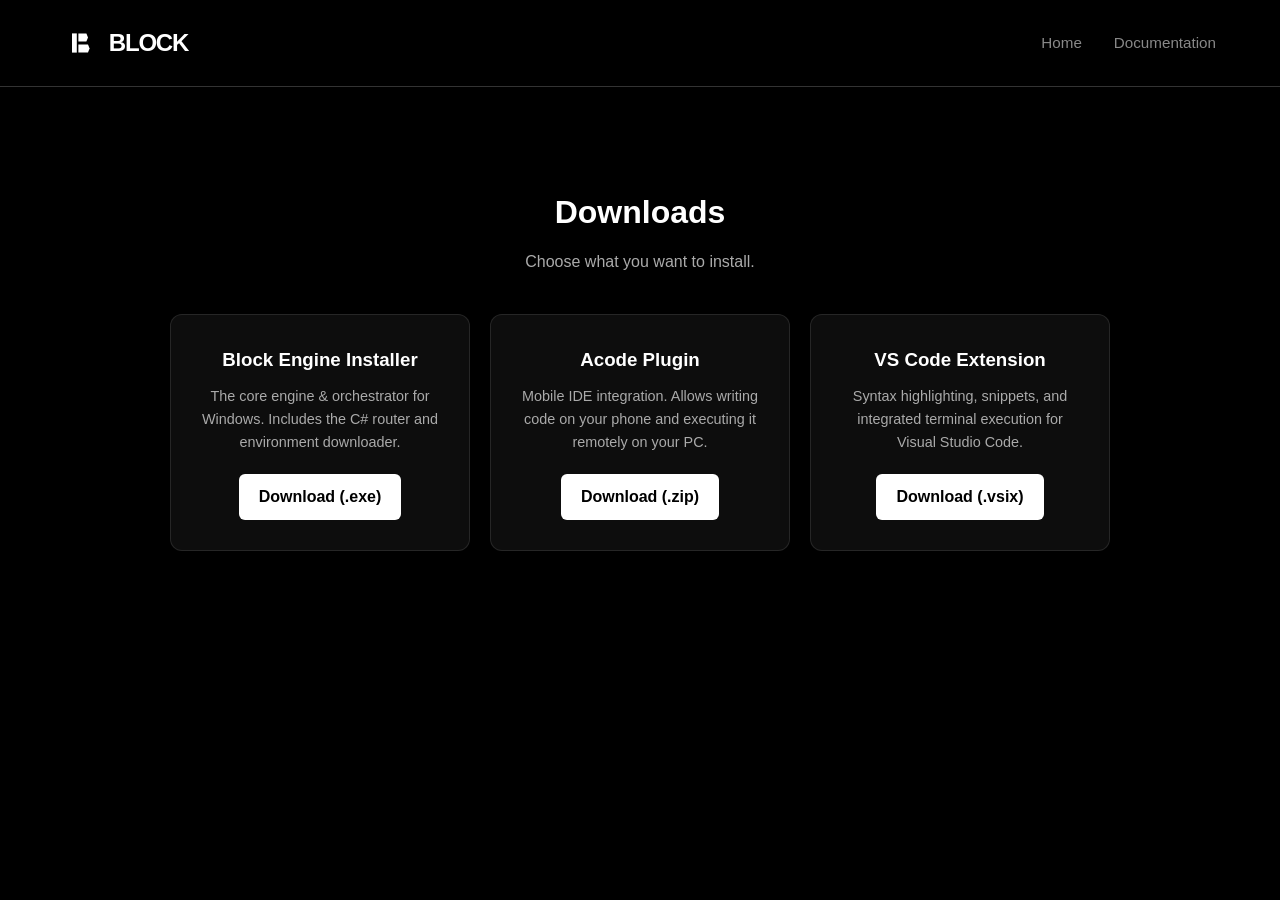
==== downloads.html @ 4ab28b30 "update 2.0 2.0" ====
<!DOCTYPE html>
<html lang="zh-TW">
<head>
    <meta charset="UTF-8">
    <meta name="viewport" content="width=device-width, initial-scale=1.0">
    <title>Downloads - Block Engine</title>
    <link rel="stylesheet" href="styles.css">
    <style>
        .dl-section { display: flex; gap: 20px; flex-wrap: wrap; justify-content: center; padding: 40px; }
        .dl-card { background: rgba(255,255,255,0.05); padding: 30px; border-radius: 12px; width: 300px; text-align: center; border: 1px solid rgba(255,255,255,0.1); }
        .dl-card h3 { color: #fff; margin-bottom: 10px; }
        .dl-card p { color: #aaa; margin-bottom: 20px; font-size: 0.9em; }
        .dl-card a { display: inline-block; padding: 10px 20px; background: #fff; color: #000; text-decoration: none; border-radius: 6px; font-weight: bold; transition: all 0.2s; }
        .dl-card a:hover { background: #ccc; }
    </style>
</head>
<body>
    <nav class="navbar">
        <a href="index.html" class="logo" style="text-decoration: none; color: inherit;">
            <svg viewBox="0 0 100 100" class="logo-img-small">
                <g fill="#ffffff">
                    <rect x="25" y="20" width="15" height="60" />
                    <polygon points="45,20 70,20 75,32.5 70,45 45,45" />
                    <polygon points="45,55 75,55 80,67.5 75,80 45,80" />
                </g>
            </svg>
            <span class="logo-text">BLOCK</span>
        </a>
        <div class="nav-links">
            <a href="index.html">Home</a>
            <a href="wiki.html">Documentation</a>
        </div>
    </nav>

    <main style="padding-top: 100px; text-align: center;">
        <h1 style="color: #fff; margin-bottom: 10px;">Downloads</h1>
        <p style="color: #aaa;">Choose what you want to install.</p>

        <div class="dl-section">
            <div class="dl-card">
                <h3>Block Engine Installer</h3>
                <p>The core engine & orchestrator for Windows. Includes the C# router and environment downloader.</p>
                <a href="BlockSetup.exe" download>Download (.exe)</a>
            </div>
            <div class="dl-card">
                <h3>Acode Plugin</h3>
                <p>Mobile IDE integration. Allows writing code on your phone and executing it remotely on your PC.</p>
                <a href="acode-plugin-block.zip" download>Download (.zip)</a>
            </div>
            <div class="dl-card">
                <h3>VS Code Extension</h3>
                <p>Syntax highlighting, snippets, and integrated terminal execution for Visual Studio Code.</p>
                <a href="block-lang-extension-1.0.0.vsix" download>Download (.vsix)</a>
            </div>
        </div>
    </main>
</body>
</html>
---- styles.css ----
/* ==========================================================================
   Pure Monochrome Dark Theme for Block Engine - GEOMETRIC EDITION
   ========================================================================== */

:root {
    --bg-color: #000000;
    --text-primary: #ffffff;
    --text-secondary: #888888;
    --border-color: #333333;
    --card-bg: rgba(17, 17, 17, 1);
    --accent: #ffffff; 
    --font-sans: 'Outfit', -apple-system, BlinkMacSystemFont, "Segoe UI", Roboto, "Helvetica Neue", Arial, sans-serif;
    --font-mono: 'Space Mono', SFMono-Regular, Menlo, Monaco, Consolas, monospace;
}

* {
    margin: 0;
    padding: 0;
    box-sizing: border-box;
    cursor: none !important;
}

/* Custom Geometric Cursor */
#custom-cursor {
    position: fixed;
    top: 0;
    left: 0;
    width: 32px;
    height: 32px;
    background-image: url("data:image/svg+xml,%3Csvg width='32' height='32' viewBox='0 0 32 32' xmlns='http://www.w3.org/2000/svg'%3E%3Cpath d='M2 2v20l6-6 3 7 5-2-3-7h8z' fill='white' stroke='black' stroke-width='2' stroke-linejoin='miter'/%3E%3C/svg%3E");
    background-size: contain;
    background-repeat: no-repeat;
    margin-top: -2px;
    margin-left: -2px;
    pointer-events: none;
    z-index: 9999;
    mix-blend-mode: difference;
}


html {
    scroll-behavior: smooth;
}

body {
    background-color: var(--bg-color);
    color: var(--text-primary);
    font-family: var(--font-sans);
    line-height: 1.6;
    overflow-x: hidden;
    position: relative;
}

#bg-canvas {
    position: fixed;
    top: 0;
    left: 0;
    width: 100%;
    height: 100%;
    z-index: -2;
    pointer-events: none;
}

#scroll-line-container {
    position: absolute;
    top: 0;
    left: 50%;
    transform: translateX(-50%);
    width: 2px;
    height: 100%;
    z-index: -1;
    opacity: 0.3;
}

#scroll-line {
    position: sticky;
    top: 0;
    width: 100%;
    height: 0%;
    background: var(--text-primary);
    box-shadow: 0 0 15px 2px rgba(255, 255, 255, 0.3);
    transition: height 0.1s ease-out;
}

/* Navbar */
.navbar {
    display: flex;
    justify-content: space-between;
    align-items: center;
    padding: 1.5rem 4rem;
    position: sticky;
    top: 0;
    background: rgba(0, 0, 0, 0.8);
    backdrop-filter: blur(12px);
    border-bottom: 1px solid var(--border-color);
    z-index: 1000;
}

.logo {
    display: flex;
    align-items: center;
    gap: 0.8rem;
    font-size: 1.5rem;
    font-weight: 800;
    letter-spacing: -0.05em;
}

.logo-img-small {
    height: 32px;
    width: 32px;
}

.nav-links {
    display: flex;
    gap: 2rem;
    align-items: center;
}

.nav-links a {
    color: var(--text-secondary);
    text-decoration: none;
    font-size: 0.95rem;
    transition: color 0.2s;
}

.nav-links a:hover {
    color: var(--text-primary);
}

.btn-glow {
    background: var(--text-primary);
    color: var(--bg-color) !important;
    padding: 0.5rem 1.2rem;
    border-radius: 4px; /* Harder corners for geometric feel */
    font-weight: 600;
    transition: transform 0.2s, box-shadow 0.2s;
}

.btn-glow:hover {
    transform: scale(1.05);
    box-shadow: 0 0 15px rgba(255, 255, 255, 0.4);
}

/* Hero Section */
.hero {
    min-height: 100vh;
    display: flex;
    flex-direction: column;
    justify-content: center;
    align-items: center;
    text-align: center;
    padding: 2rem;
    position: relative;
}

/* SVG Animation */
.hero-logo-container {
    margin-bottom: 2rem;
}

.logo-paths {
    stroke-dasharray: 400;
    stroke-dashoffset: 400;
    animation: draw 2s ease-in-out forwards, fillIn 1s 1.5s ease-in forwards, pulseGlow 3s 2.5s infinite alternate;
}

@keyframes draw {
    to { stroke-dashoffset: 0; }
}
@keyframes fillIn {
    to { fill: #ffffff; stroke: transparent; }
}
@keyframes pulseGlow {
    from { filter: drop-shadow(0 0 10px rgba(255, 255, 255, 0.2)); }
    to { filter: drop-shadow(0 0 30px rgba(255, 255, 255, 0.6)); transform: scale(1.02); }
}

.hero h1 {
    font-size: 5rem;
    font-weight: 900;
    letter-spacing: -0.05em;
    line-height: 1.1;
    margin-bottom: 1.5rem;
    color: #ffffff;
    max-width: 900px;
    min-height: 120px;
}

.hero p {
    font-size: 1.25rem;
    color: var(--text-secondary);
    max-width: 600px;
    margin-bottom: 3rem;
    min-height: 60px;
}

.cta-group {
    display: flex;
    gap: 1rem;
}

.btn-primary, .btn-secondary {
    padding: 0.8rem 2rem;
    border-radius: 4px;
    font-size: 1rem;
    font-weight: 600;
    text-decoration: none;
    transition: all 0.2s;
    z-index: 2;
    text-transform: uppercase;
    letter-spacing: 2px;
}

.btn-primary {
    background: var(--text-primary);
    color: var(--bg-color);
}

.btn-primary:hover {
    background: #cccccc;
    transform: translateY(-2px);
    box-shadow: 0 10px 20px rgba(255,255,255,0.2);
}

.btn-secondary {
    background: transparent;
    color: var(--text-primary);
    border: 2px solid var(--border-color);
}

.btn-secondary:hover {
    background: rgba(255, 255, 255, 0.1);
    border-color: #ffffff;
}

/* Section Setup */
.section-padding {
    padding: 8rem 4rem;
    max-width: 1200px;
    margin: 0 auto;
    position: relative;
}

.section-title {
    text-align: center;
    font-size: 3rem;
    font-weight: 800;
    letter-spacing: -0.03em;
    margin-bottom: 1rem;
    color: #ffffff;
    text-transform: uppercase;
}

.section-desc {
    text-align: center;
    color: var(--text-secondary);
    max-width: 700px;
    margin: 0 auto 4rem auto;
    font-size: 1.1rem;
}

/* Bento Grid Features */
.bento-grid {
    display: grid;
    grid-template-columns: repeat(3, 1fr);
    grid-auto-rows: minmax(250px, auto);
    gap: 1.5rem;
}

.bento-card {
    background: var(--card-bg);
    border: 2px solid var(--border-color);
    border-radius: 4px;
    padding: 2.5rem;
    position: relative;
    overflow: hidden;
    transition: transform 0.1s ease-out, border-color 0.3s;
    transform-style: preserve-3d;
    will-change: transform;
}

.bento-card:hover {
    border-color: #ffffff;
}

.bento-card::before {
    content: '';
    position: absolute;
    top: 0;
    left: 0;
    right: 0;
    bottom: 0;
    background: radial-gradient(circle at var(--mouse-x, 0) var(--mouse-y, 0), rgba(255,255,255,0.15), transparent 50%);
    opacity: 0;
    transition: opacity 0.3s;
    pointer-events: none;
    z-index: 0;
}

.bento-card:hover::before {
    opacity: 1;
}

.bento-card > * {
    transform: translateZ(20px);
    position: relative;
    z-index: 1;
}

.bento-icon {
    margin-bottom: 1.5rem;
}

.bento-card h3 {
    font-size: 1.5rem;
    margin-bottom: 1rem;
    font-weight: 700;
    text-transform: uppercase;
    letter-spacing: 1px;
}

.bento-card p {
    color: var(--text-secondary);
    line-height: 1.7;
}

/* Code / Terminal Simulator */
.code-window, .terminal-window {
    width: 100%;
    max-width: 900px;
    margin: 0 auto;
    background: #000000;
    border: 2px solid var(--border-color);
    border-radius: 4px;
    overflow: hidden;
    box-shadow: 0 20px 40px rgba(255,255,255,0.05);
}

.editor-header {
    display: flex;
    gap: 8px;
    padding: 1rem;
    border-bottom: 2px solid var(--border-color);
    background: #0a0a0a;
    align-items: center;
}

.window-title {
    margin-left: auto;
    margin-right: auto;
    font-size: 0.85rem;
    color: #ffffff;
    font-family: var(--font-mono);
    letter-spacing: 2px;
    text-transform: uppercase;
}

/* Monochrome Window Dots */
.dot {
    width: 12px;
    height: 12px;
    border-radius: 0; /* Square dots for geometric style! */
    background: #ffffff;
}

.dot:nth-child(1) { opacity: 0.2; }
.dot:nth-child(2) { opacity: 0.5; }
.dot:nth-child(3) { opacity: 1.0; }

.editor-content, .terminal-body {
    padding: 1.5rem;
    font-family: var(--font-mono);
    font-size: 0.95rem;
    color: #ffffff;
    text-align: left;
    line-height: 1.6;
}

/* Pure Monochrome Syntax Highlighting */
.indent { padding-left: 2rem; }
.keyword { font-weight: bold; color: #ffffff; text-decoration: underline; }
.string { color: #cccccc; font-style: italic; }
.func { font-weight: bold; color: #ffffff; }
.comment { color: #666666; }
.number { color: #dddddd; }

/* Terminal Specifics */
.terminal-body {
    min-height: 250px;
}
.term-line {
    margin-bottom: 0.5rem;
}
/* Monochrome Terminal Outputs */
.prompt { color: #ffffff; font-weight: bold; margin-right: 0.5rem; }
.success { color: #ffffff; font-weight: bold; border-left: 3px solid #fff; padding-left: 10px; }
.warning { color: #aaaaaa; border-left: 3px solid #aaa; padding-left: 10px; }
.info { color: #777777; border-left: 3px solid #777; padding-left: 10px; }
.timestamp { color: #555555; font-size: 0.85rem; margin-right: 0.5rem; }

/* FAQ Accordion */
.faq-container {
    max-width: 800px;
    margin: 0 auto;
}

.faq-item {
    border-bottom: 2px solid var(--border-color);
    margin-bottom: 1rem;
}

.faq-question {
    width: 100%;
    background: transparent;
    border: none;
    color: var(--text-primary);
    font-size: 1.25rem;
    font-weight: 700;
    font-family: var(--font-sans);
    padding: 1.5rem 0;
    text-align: left;
    display: flex;
    justify-content: space-between;
    cursor: pointer;
    outline: none;
    text-transform: uppercase;
    letter-spacing: 1px;
}

.faq-answer {
    max-height: 0;
    overflow: hidden;
    transition: max-height 0.4s ease-out;
}

.faq-answer p {
    padding-bottom: 1.5rem;
    color: var(--text-secondary);
    line-height: 1.7;
}

.faq-question.active .icon {
    transform: rotate(45deg);
    transition: transform 0.3s;
}

.icon {
    transition: transform 0.3s;
}

/* Marquee */
.marquee-section {
    padding: 4rem 0;
    border-top: 2px solid var(--border-color);
    border-bottom: 2px solid var(--border-color);
    overflow: hidden;
    background: #050505;
    display: flex;
    flex-direction: column;
    gap: 1.5rem;
}

.marquee {
    display: flex;
    width: 200%;
}

.marquee-left { animation: scrollLeft 30s linear infinite; }
.marquee-right { animation: scrollRight 30s linear infinite; }

.marquee-content {
    display: flex;
    justify-content: space-around;
    width: 50%;
    align-items: center;
}

.marquee span {
    font-size: 2.5rem;
    font-weight: 900;
    color: #333333;
    letter-spacing: 4px;
    transition: color 0.3s;
    text-transform: uppercase;
}

.marquee span:hover {
    color: #ffffff;
}

@keyframes scrollLeft {
    0% { transform: translateX(0); }
    100% { transform: translateX(-50%); }
}
@keyframes scrollRight {
    0% { transform: translateX(-50%); }
    100% { transform: translateX(0); }
}

/* Footer */
footer {
    text-align: center;
    padding: 4rem 2rem;
    color: var(--text-secondary);
    background: #000;
}

.footer-logo {
    margin-bottom: 1rem;
}

/* Reveal Animations */
.reveal {
    opacity: 0;
    transform: translateY(40px);
    transition: opacity 1s cubic-bezier(0.16, 1, 0.3, 1), transform 1s cubic-bezier(0.16, 1, 0.3, 1);
}

.reveal.visible {
    opacity: 1;
    transform: translateY(0);
}

/* ==========================================================================
   Wiki Pages Documentation Layout
   ========================================================================== */

.wiki-layout {
    display: flex;
    max-width: 1200px;
    margin: 40px auto;
    gap: 3rem;
    padding: 0 2rem;
    position: relative;
    z-index: 1;
    min-height: calc(100vh - 200px);
}

.wiki-sidebar {
    width: 250px;
    flex-shrink: 0;
    position: sticky;
    top: 100px;
    align-self: flex-start;
    border-right: 1px solid var(--border-color);
    padding-right: 2rem;
}

.wiki-sidebar h4 {
    color: var(--text-secondary);
    text-transform: uppercase;
    font-size: 0.85rem;
    letter-spacing: 2px;
    margin-bottom: 1.5rem;
}

.wiki-sidebar ul {
    list-style: none;
    display: flex;
    flex-direction: column;
    gap: 1rem;
}

.wiki-sidebar a {
    text-decoration: none;
    color: var(--text-secondary);
    font-weight: 600;
    font-size: 1rem;
    transition: color 0.2s;
    display: block;
    padding-left: 10px;
    border-left: 2px solid transparent;
}

.wiki-sidebar a:hover {
    color: var(--text-primary);
}

.wiki-sidebar a.active {
    color: #ffffff;
    border-left-color: #ffffff;
}

.wiki-content {
    flex-grow: 1;
    background: var(--card-bg);
    border: 1px solid var(--border-color);
    border-radius: 4px;
    padding: 3rem 4rem;
    backdrop-filter: blur(10px);
}

.wiki-content h1 {
    color: #ffffff;
    margin-bottom: 2rem;
    font-size: 3rem;
    font-weight: 900;
    letter-spacing: -1px;
    text-transform: uppercase;
    border-bottom: 2px solid var(--border-color);
    padding-bottom: 1rem;
}

.wiki-content h2 {
    color: #ffffff;
    margin: 3rem 0 1.5rem;
    font-weight: 700;
    font-size: 2rem;
    letter-spacing: -0.5px;
}

.wiki-content h3 {
    color: #cccccc;
    margin: 2rem 0 1rem;
    font-weight: 600;
}

.wiki-content p, .wiki-content ul {
    margin-bottom: 1.5rem;
    color: var(--text-secondary);
    line-height: 1.8;
    font-size: 1.1rem;
}

.wiki-content li {
    margin-bottom: 0.8rem;
    margin-left: 1.5rem;
}

.wiki-content pre {
    background: #000000;
    padding: 1.5rem;
    border-radius: 4px;
    border: 1px solid var(--border-color);
    overflow-x: auto;
    margin: 2rem 0;
    font-family: var(--font-mono);
    color: #ffffff;
}

.wiki-content code {
    font-family: var(--font-mono);
    background: rgba(255,255,255,0.1);
    padding: 0.2rem 0.4rem;
    border-radius: 4px;
    color: #ffffff;
}

.wiki-nav-buttons {
    display: flex;
    justify-content: space-between;
    margin-top: 4rem;
    padding-top: 2rem;
    border-top: 1px solid var(--border-color);
}

.wiki-nav-buttons a {
    text-decoration: none;
    color: var(--text-primary);
    font-weight: 600;
    border: 1px solid var(--border-color);
    padding: 0.8rem 1.5rem;
    border-radius: 4px;
    transition: background 0.2s;
}

.wiki-nav-buttons a:hover {
    background: rgba(255,255,255,0.1);
}
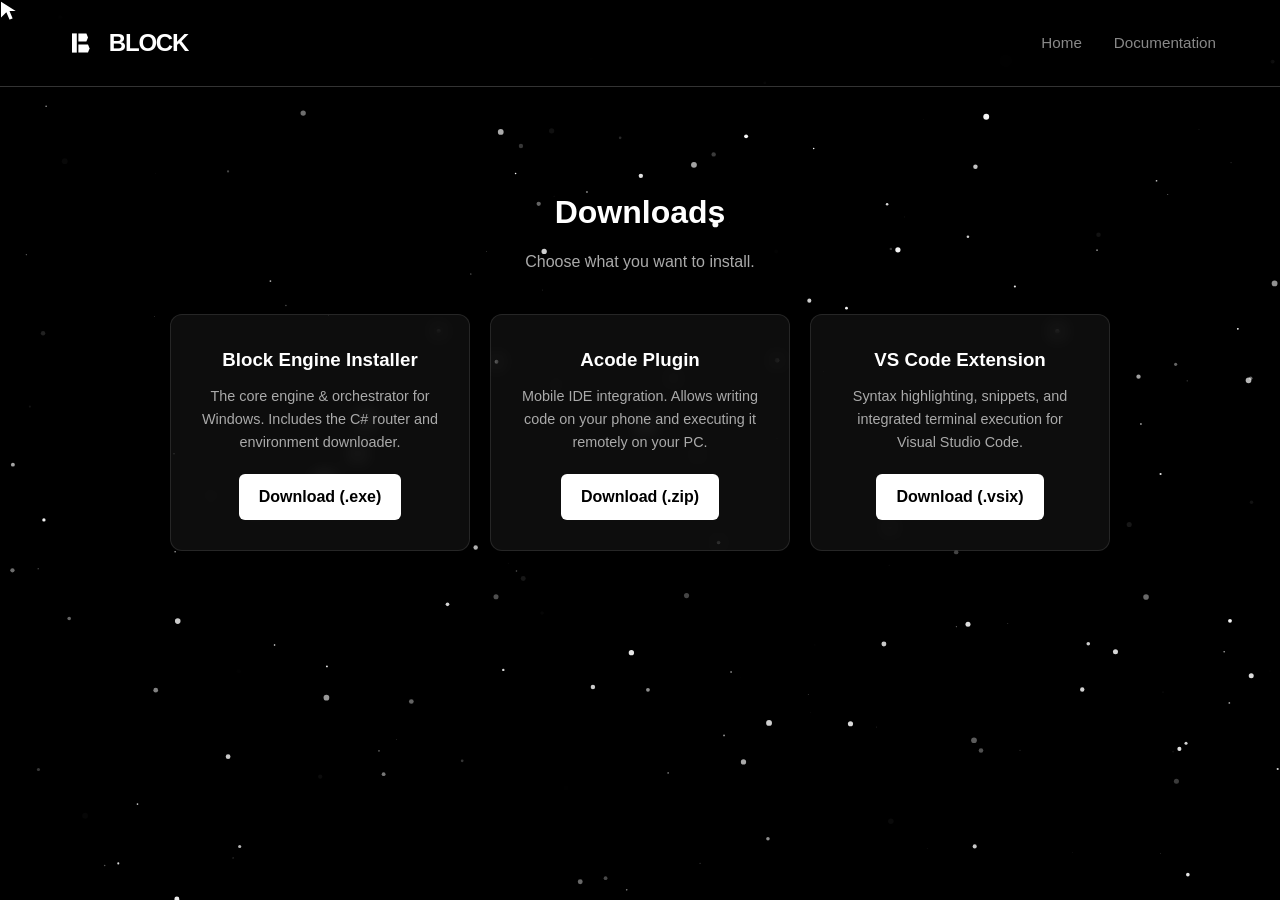
==== commit 27fe4d24: "update 2.1.0 v2.1.0" ====
--- a/downloads.html
+++ b/downloads.html
@@ -6,15 +6,18 @@
     <title>Downloads - Block Engine</title>
     <link rel="stylesheet" href="styles.css">
     <style>
-        .dl-section { display: flex; gap: 20px; flex-wrap: wrap; justify-content: center; padding: 40px; }
-        .dl-card { background: rgba(255,255,255,0.05); padding: 30px; border-radius: 12px; width: 300px; text-align: center; border: 1px solid rgba(255,255,255,0.1); }
+        .dl-section { display: flex; gap: 20px; flex-wrap: wrap; justify-content: center; padding: 40px; position: relative; z-index: 10; }
+        .dl-card { background: rgba(255,255,255,0.05); padding: 30px; border-radius: 12px; width: 300px; text-align: center; border: 1px solid rgba(255,255,255,0.1); backdrop-filter: blur(10px); }
         .dl-card h3 { color: #fff; margin-bottom: 10px; }
         .dl-card p { color: #aaa; margin-bottom: 20px; font-size: 0.9em; }
-        .dl-card a { display: inline-block; padding: 10px 20px; background: #fff; color: #000; text-decoration: none; border-radius: 6px; font-weight: bold; transition: all 0.2s; }
+        .dl-card a { display: inline-block; padding: 10px 20px; background: #fff; color: #000; text-decoration: none; border-radius: 6px; font-weight: bold; transition: all 0.2s; position: relative; z-index: 11; }
         .dl-card a:hover { background: #ccc; }
     </style>
 </head>
 <body>
+    <!-- 3D Canvas Background -->
+    <canvas id="bg-canvas"></canvas>
+    
     <nav class="navbar">
         <a href="index.html" class="logo" style="text-decoration: none; color: inherit;">
             <svg viewBox="0 0 100 100" class="logo-img-small">
@@ -54,5 +57,7 @@
             </div>
         </div>
     </main>
+    
+    <script src="script.js"></script>
 </body>
 </html>
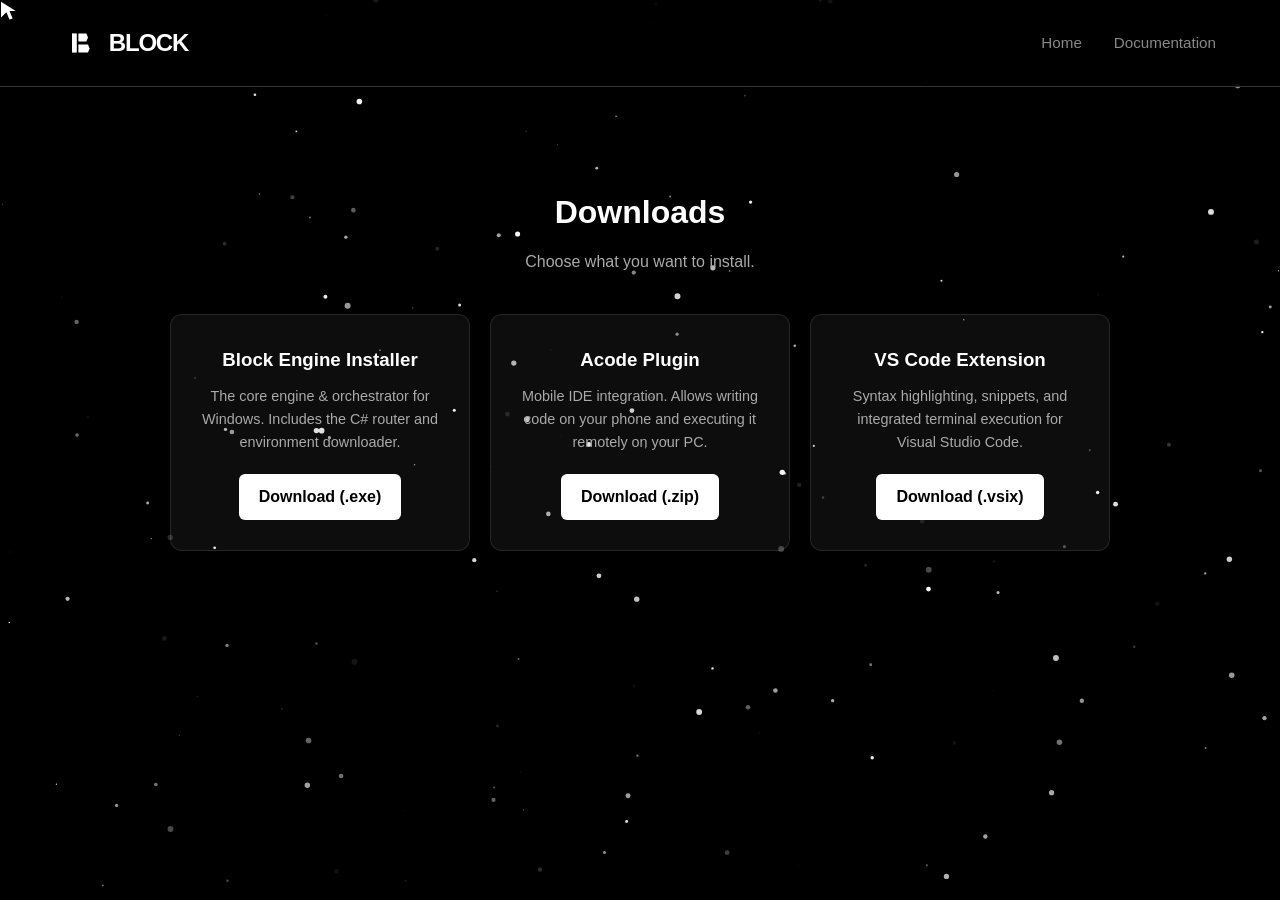
==== commit 020013d0: "update 2.1.1 v2.1.1" ====
--- a/downloads.html
+++ b/downloads.html
@@ -6,11 +6,11 @@
     <title>Downloads - Block Engine</title>
     <link rel="stylesheet" href="styles.css">
     <style>
-        .dl-section { display: flex; gap: 20px; flex-wrap: wrap; justify-content: center; padding: 40px; position: relative; z-index: 10; }
-        .dl-card { background: rgba(255,255,255,0.05); padding: 30px; border-radius: 12px; width: 300px; text-align: center; border: 1px solid rgba(255,255,255,0.1); backdrop-filter: blur(10px); }
+        .dl-section { display: flex; gap: 20px; flex-wrap: wrap; justify-content: center; padding: 40px; }
+        .dl-card { background: rgba(255,255,255,0.05); padding: 30px; border-radius: 12px; width: 300px; text-align: center; border: 1px solid rgba(255,255,255,0.1); }
         .dl-card h3 { color: #fff; margin-bottom: 10px; }
         .dl-card p { color: #aaa; margin-bottom: 20px; font-size: 0.9em; }
-        .dl-card a { display: inline-block; padding: 10px 20px; background: #fff; color: #000; text-decoration: none; border-radius: 6px; font-weight: bold; transition: all 0.2s; position: relative; z-index: 11; }
+        .dl-card a { display: inline-block; padding: 10px 20px; background: #fff; color: #000; text-decoration: none; border-radius: 6px; font-weight: bold; transition: all 0.2s; }
         .dl-card a:hover { background: #ccc; }
     </style>
 </head>
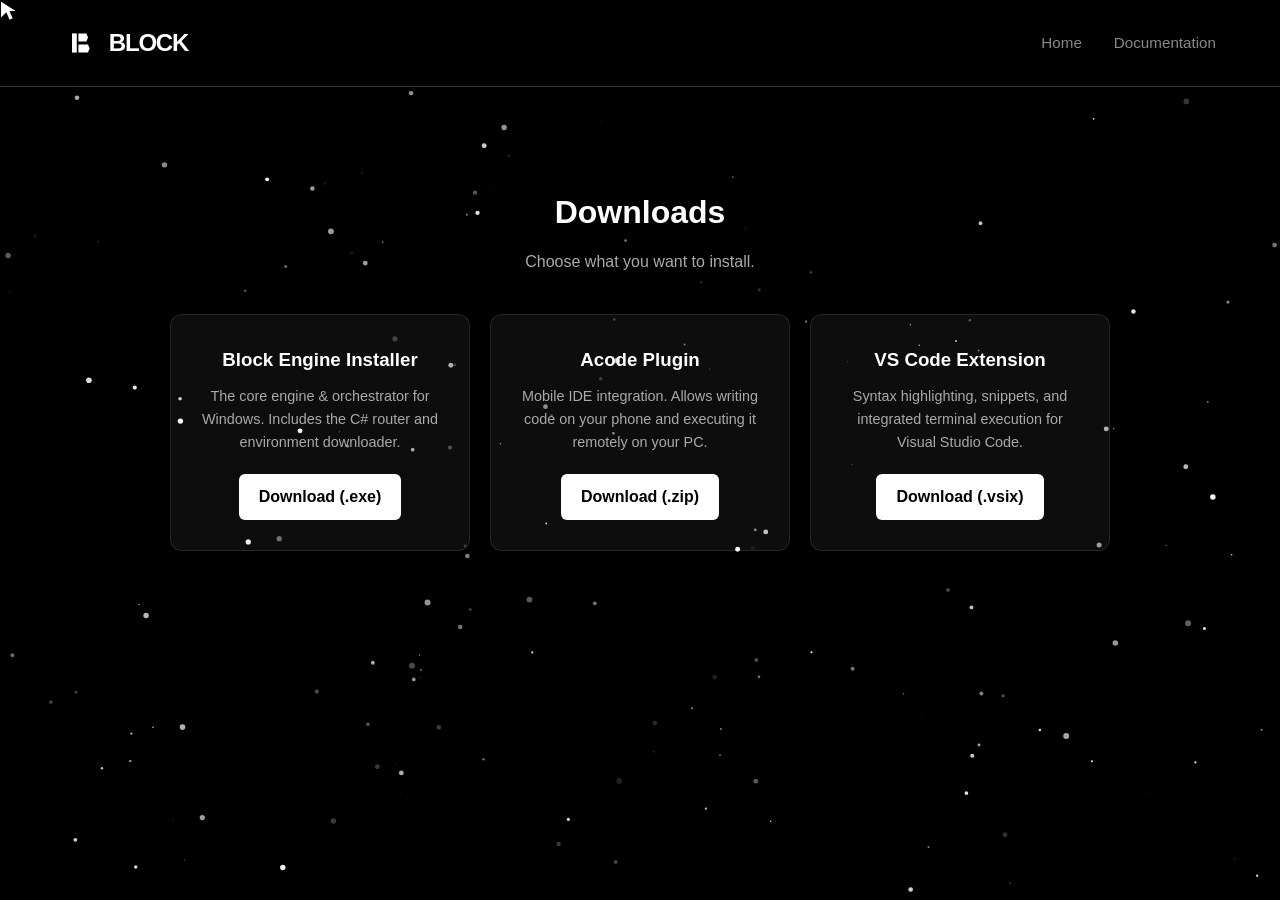
==== commit c7888d39: "ver2.2.5 v2.2.5" ====
--- a/downloads.html
+++ b/downloads.html
@@ -53,7 +53,7 @@
             <div class="dl-card">
                 <h3>VS Code Extension</h3>
                 <p>Syntax highlighting, snippets, and integrated terminal execution for Visual Studio Code.</p>
-                <a href="block-lang-extension-1.0.0.vsix" download>Download (.vsix)</a>
+                <a href="block-language-1.0.0.vsix" download>Download (.vsix)</a>
             </div>
         </div>
     </main>
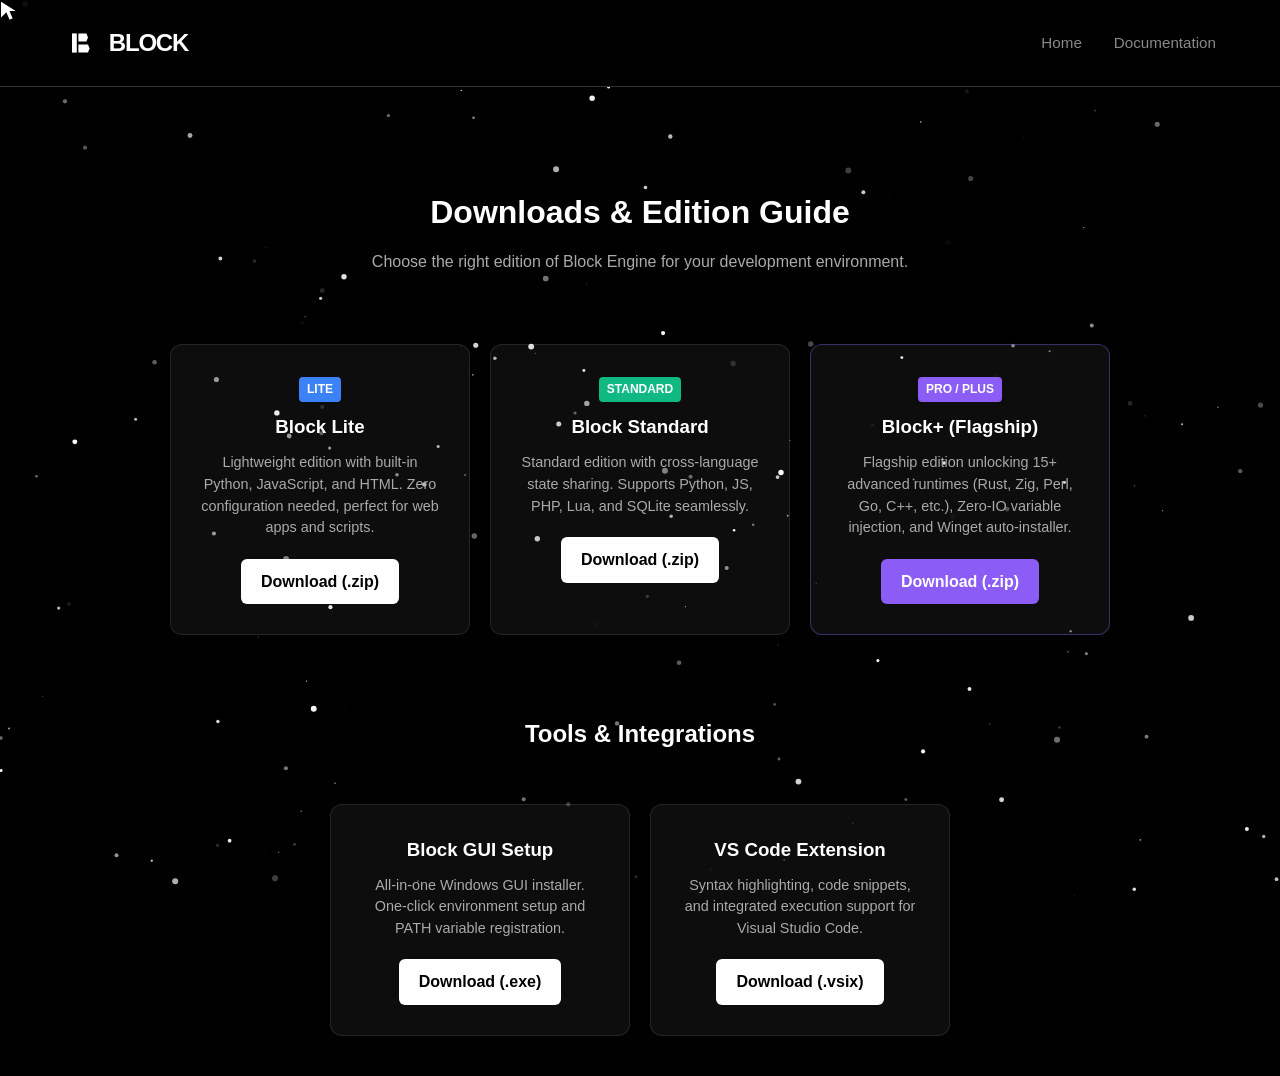
==== commit 57140da3: "UPdate ver2.2.9 v2.2.9" ====
--- a/downloads.html
+++ b/downloads.html
@@ -1,5 +1,5 @@
 <!DOCTYPE html>
-<html lang="zh-TW">
+<html lang="en">
 <head>
     <meta charset="UTF-8">
     <meta name="viewport" content="width=device-width, initial-scale=1.0">
@@ -9,9 +9,13 @@
         .dl-section { display: flex; gap: 20px; flex-wrap: wrap; justify-content: center; padding: 40px; }
         .dl-card { background: rgba(255,255,255,0.05); padding: 30px; border-radius: 12px; width: 300px; text-align: center; border: 1px solid rgba(255,255,255,0.1); }
         .dl-card h3 { color: #fff; margin-bottom: 10px; }
-        .dl-card p { color: #aaa; margin-bottom: 20px; font-size: 0.9em; }
+        .dl-card p { color: #aaa; margin-bottom: 20px; font-size: 0.9em; line-height: 1.5; }
         .dl-card a { display: inline-block; padding: 10px 20px; background: #fff; color: #000; text-decoration: none; border-radius: 6px; font-weight: bold; transition: all 0.2s; }
         .dl-card a:hover { background: #ccc; }
+        .badge-tag { display: inline-block; padding: 3px 8px; border-radius: 4px; font-size: 0.75em; font-weight: bold; margin-bottom: 10px; }
+        .tag-lite { background: #3b82f6; color: white; }
+        .tag-std { background: #10b981; color: white; }
+        .tag-plus { background: #8b5cf6; color: white; }
     </style>
 </head>
 <body>
@@ -36,23 +40,45 @@
     </nav>
 
     <main style="padding-top: 100px; text-align: center;">
-        <h1 style="color: #fff; margin-bottom: 10px;">Downloads</h1>
-        <p style="color: #aaa;">Choose what you want to install.</p>
+        <h1 style="color: #fff; margin-bottom: 10px;">Downloads & Edition Guide</h1>
+        <p style="color: #aaa; max-width: 600px; margin: 0 auto 30px auto;">Choose the right edition of Block Engine for your development environment.</p>
 
         <div class="dl-section">
+            <!-- Block Lite -->
             <div class="dl-card">
-                <h3>Block Engine Installer</h3>
-                <p>The core engine & orchestrator for Windows. Includes the C# router and environment downloader.</p>
+                <span class="badge-tag tag-lite">LITE</span>
+                <h3>Block Lite</h3>
+                <p>Lightweight edition with built-in Python, JavaScript, and HTML. Zero configuration needed, perfect for web apps and scripts.</p>
+                <a href="block-lite.zip" download>Download (.zip)</a>
+            </div>
+
+            <!-- Block Standard -->
+            <div class="dl-card">
+                <span class="badge-tag tag-std">STANDARD</span>
+                <h3>Block Standard</h3>
+                <p>Standard edition with cross-language state sharing. Supports Python, JS, PHP, Lua, and SQLite seamlessly.</p>
+                <a href="block.zip" download>Download (.zip)</a>
+            </div>
+
+            <!-- Block+ -->
+            <div class="dl-card" style="border-color: rgba(139,92,246,0.4);">
+                <span class="badge-tag tag-plus">PRO / PLUS</span>
+                <h3>Block+ (Flagship)</h3>
+                <p>Flagship edition unlocking 15+ advanced runtimes (Rust, Zig, Perl, Go, C++, etc.), Zero-IO variable injection, and Winget auto-installer.</p>
+                <a href="block-plus.zip" download style="background:#8b5cf6; color:white;">Download (.zip)</a>
+            </div>
+        </div>
+
+        <h2 style="color: #fff; margin-top: 40px; margin-bottom: 10px;">Tools & Integrations</h2>
+        <div class="dl-section">
+            <div class="dl-card">
+                <h3>Block GUI Setup</h3>
+                <p>All-in-one Windows GUI installer. One-click environment setup and PATH variable registration.</p>
                 <a href="BlockSetup.exe" download>Download (.exe)</a>
             </div>
             <div class="dl-card">
-                <h3>Acode Plugin</h3>
-                <p>Mobile IDE integration. Allows writing code on your phone and executing it remotely on your PC.</p>
-                <a href="acode-plugin-block.zip" download>Download (.zip)</a>
-            </div>
-            <div class="dl-card">
                 <h3>VS Code Extension</h3>
-                <p>Syntax highlighting, snippets, and integrated terminal execution for Visual Studio Code.</p>
+                <p>Syntax highlighting, code snippets, and integrated execution support for Visual Studio Code.</p>
                 <a href="block-language-1.0.0.vsix" download>Download (.vsix)</a>
             </div>
         </div>
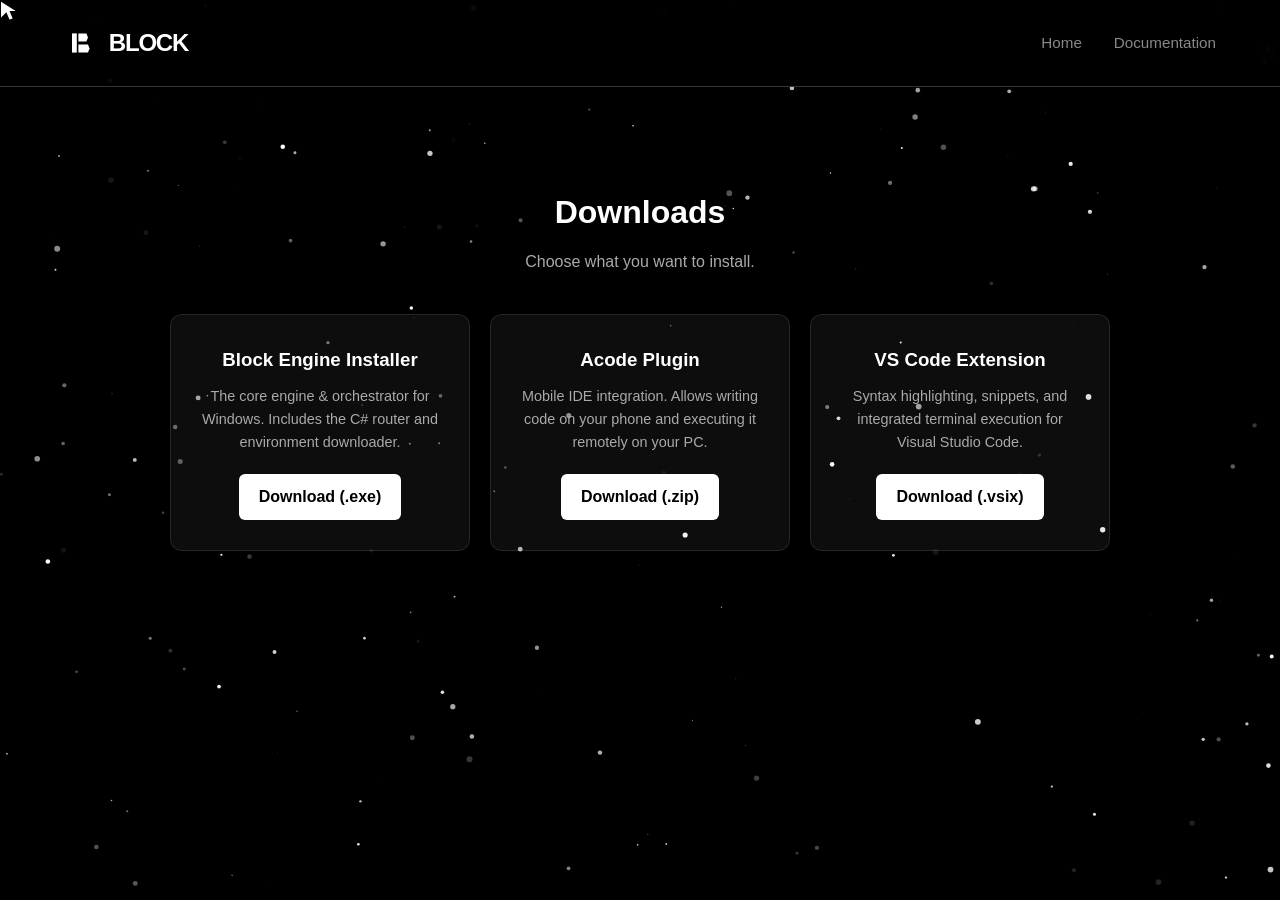
==== commit 8fc419f4: "Rename downloads.html.html to downloads.html" ====
--- a/downloads.html
+++ b/downloads.html
@@ -1,5 +1,5 @@
 <!DOCTYPE html>
-<html lang="en">
+<html lang="zh-TW">
 <head>
     <meta charset="UTF-8">
     <meta name="viewport" content="width=device-width, initial-scale=1.0">
@@ -9,13 +9,9 @@
         .dl-section { display: flex; gap: 20px; flex-wrap: wrap; justify-content: center; padding: 40px; }
         .dl-card { background: rgba(255,255,255,0.05); padding: 30px; border-radius: 12px; width: 300px; text-align: center; border: 1px solid rgba(255,255,255,0.1); }
         .dl-card h3 { color: #fff; margin-bottom: 10px; }
-        .dl-card p { color: #aaa; margin-bottom: 20px; font-size: 0.9em; line-height: 1.5; }
+        .dl-card p { color: #aaa; margin-bottom: 20px; font-size: 0.9em; }
         .dl-card a { display: inline-block; padding: 10px 20px; background: #fff; color: #000; text-decoration: none; border-radius: 6px; font-weight: bold; transition: all 0.2s; }
         .dl-card a:hover { background: #ccc; }
-        .badge-tag { display: inline-block; padding: 3px 8px; border-radius: 4px; font-size: 0.75em; font-weight: bold; margin-bottom: 10px; }
-        .tag-lite { background: #3b82f6; color: white; }
-        .tag-std { background: #10b981; color: white; }
-        .tag-plus { background: #8b5cf6; color: white; }
     </style>
 </head>
 <body>
@@ -40,45 +36,23 @@
     </nav>
 
     <main style="padding-top: 100px; text-align: center;">
-        <h1 style="color: #fff; margin-bottom: 10px;">Downloads & Edition Guide</h1>
-        <p style="color: #aaa; max-width: 600px; margin: 0 auto 30px auto;">Choose the right edition of Block Engine for your development environment.</p>
+        <h1 style="color: #fff; margin-bottom: 10px;">Downloads</h1>
+        <p style="color: #aaa;">Choose what you want to install.</p>
 
         <div class="dl-section">
-            <!-- Block Lite -->
             <div class="dl-card">
-                <span class="badge-tag tag-lite">LITE</span>
-                <h3>Block Lite</h3>
-                <p>Lightweight edition with built-in Python, JavaScript, and HTML. Zero configuration needed, perfect for web apps and scripts.</p>
-                <a href="block-lite.zip" download>Download (.zip)</a>
-            </div>
-
-            <!-- Block Standard -->
-            <div class="dl-card">
-                <span class="badge-tag tag-std">STANDARD</span>
-                <h3>Block Standard</h3>
-                <p>Standard edition with cross-language state sharing. Supports Python, JS, PHP, Lua, and SQLite seamlessly.</p>
-                <a href="block.zip" download>Download (.zip)</a>
-            </div>
-
-            <!-- Block+ -->
-            <div class="dl-card" style="border-color: rgba(139,92,246,0.4);">
-                <span class="badge-tag tag-plus">PRO / PLUS</span>
-                <h3>Block+ (Flagship)</h3>
-                <p>Flagship edition unlocking 15+ advanced runtimes (Rust, Zig, Perl, Go, C++, etc.), Zero-IO variable injection, and Winget auto-installer.</p>
-                <a href="block-plus.zip" download style="background:#8b5cf6; color:white;">Download (.zip)</a>
-            </div>
-        </div>
-
-        <h2 style="color: #fff; margin-top: 40px; margin-bottom: 10px;">Tools & Integrations</h2>
-        <div class="dl-section">
-            <div class="dl-card">
-                <h3>Block GUI Setup</h3>
-                <p>All-in-one Windows GUI installer. One-click environment setup and PATH variable registration.</p>
+                <h3>Block Engine Installer</h3>
+                <p>The core engine & orchestrator for Windows. Includes the C# router and environment downloader.</p>
                 <a href="BlockSetup.exe" download>Download (.exe)</a>
             </div>
             <div class="dl-card">
+                <h3>Acode Plugin</h3>
+                <p>Mobile IDE integration. Allows writing code on your phone and executing it remotely on your PC.</p>
+                <a href="acode-plugin-block.zip" download>Download (.zip)</a>
+            </div>
+            <div class="dl-card">
                 <h3>VS Code Extension</h3>
-                <p>Syntax highlighting, code snippets, and integrated execution support for Visual Studio Code.</p>
+                <p>Syntax highlighting, snippets, and integrated terminal execution for Visual Studio Code.</p>
                 <a href="block-language-1.0.0.vsix" download>Download (.vsix)</a>
             </div>
         </div>
